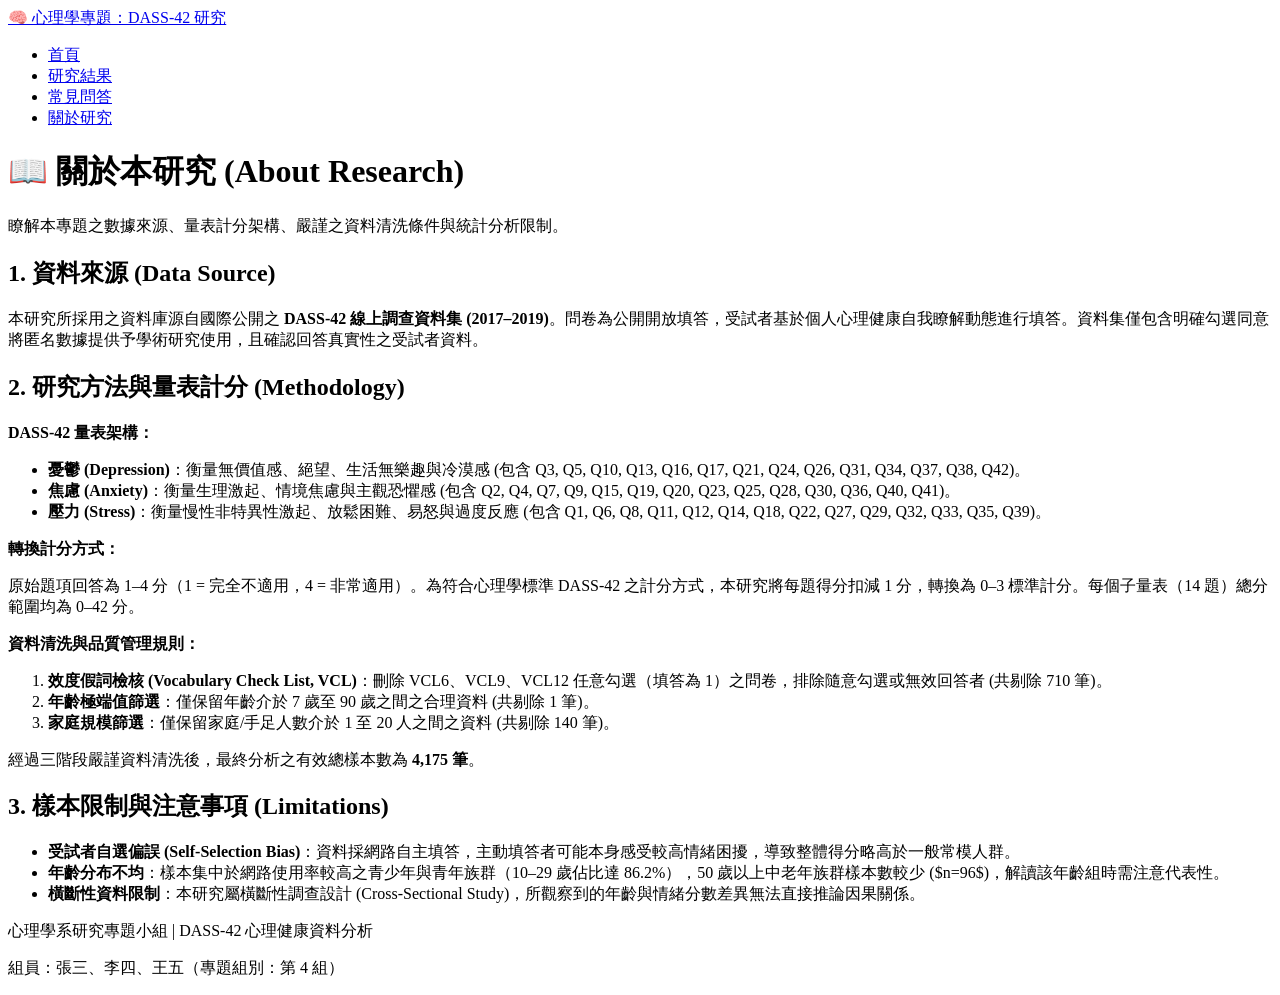
==== about.html @ f9fe6bd6 "Add files via upload" ====
<!DOCTYPE html>
<html lang="zh-TW">
<head>
  <meta charset="UTF-8">
  <meta name="viewport" content="width=device-width, initial-scale=1.0">
  <title>關於研究 | 年齡與憂鬱、焦慮、壓力的關係</title>
  <link rel="stylesheet" href="style.css">
</head>
<body>

  <header>
    <div class="nav-container">
      <a href="index.html" class="logo">
        🧠 心理學專題：DASS-42 研究
      </a>
      <ul class="nav-links">
        <li><a href="index.html" class="nav-link">首頁</a></li>
        <li><a href="results.html" class="nav-link">研究結果</a></li>
        <li><a href="ask.html" class="nav-link">常見問答</a></li>
        <li><a href="about.html" class="nav-link active">關於研究</a></li>
      </ul>
    </div>
  </header>

  <main>
    <div class="page-header">
      <h1>📖 關於本研究 (About Research)</h1>
      <p>瞭解本專題之數據來源、量表計分架構、嚴謹之資料清洗條件與統計分析限制。</p>
    </div>

    <!-- 區塊一：數據來源 -->
    <section class="content-section">
      <h2>1. 資料來源 (Data Source)</h2>
      <p>本研究所採用之資料庫源自國際公開之 <strong>DASS-42 線上調查資料集 (2017–2019)</strong>。問卷為公開開放填答，受試者基於個人心理健康自我瞭解動態進行填答。資料集僅包含明確勾選同意將匿名數據提供予學術研究使用，且確認回答真實性之受試者資料。</p>
    </section>

    <!-- 區塊二：研究方法 -->
    <section class="content-section">
      <h2>2. 研究方法與量表計分 (Methodology)</h2>
      <p><strong>DASS-42 量表架構：</strong></p>
      <ul>
        <li><strong>憂鬱 (Depression)</strong>：衡量無價值感、絕望、生活無樂趣與冷漠感 (包含 Q3, Q5, Q10, Q13, Q16, Q17, Q21, Q24, Q26, Q31, Q34, Q37, Q38, Q42)。</li>
        <li><strong>焦慮 (Anxiety)</strong>：衡量生理激起、情境焦慮與主觀恐懼感 (包含 Q2, Q4, Q7, Q9, Q15, Q19, Q20, Q23, Q25, Q28, Q30, Q36, Q40, Q41)。</li>
        <li><strong>壓力 (Stress)</strong>：衡量慢性非特異性激起、放鬆困難、易怒與過度反應 (包含 Q1, Q6, Q8, Q11, Q12, Q14, Q18, Q22, Q27, Q29, Q32, Q33, Q35, Q39)。</li>
      </ul>

      <p style="margin-top: 1rem;"><strong>轉換計分方式：</strong></p>
      <p>原始題項回答為 1–4 分（1 = 完全不適用，4 = 非常適用）。為符合心理學標準 DASS-42 之計分方式，本研究將每題得分扣減 1 分，轉換為 0–3 標準計分。每個子量表（14 題）總分範圍均為 0–42 分。</p>

      <p style="margin-top: 1rem;"><strong>資料清洗與品質管理規則：</strong></p>
      <ol>
        <li><strong>效度假詞檢核 (Vocabulary Check List, VCL)</strong>：刪除 VCL6、VCL9、VCL12 任意勾選（填答為 1）之問卷，排除隨意勾選或無效回答者 (共剔除 710 筆)。</li>
        <li><strong>年齡極端值篩選</strong>：僅保留年齡介於 7 歲至 90 歲之間之合理資料 (共剔除 1 筆)。</li>
        <li><strong>家庭規模篩選</strong>：僅保留家庭/手足人數介於 1 至 20 人之間之資料 (共剔除 140 筆)。</li>
      </ol>
      <p>經過三階段嚴謹資料清洗後，最終分析之有效總樣本數為 <strong>4,175 筆</strong>。</p>
    </section>

    <!-- 區塊三：樣本限制 -->
    <section class="content-section">
      <h2>3. 樣本限制與注意事項 (Limitations)</h2>
      <ul>
        <li><strong>受試者自選偏誤 (Self-Selection Bias)</strong>：資料採網路自主填答，主動填答者可能本身感受較高情緒困擾，導致整體得分略高於一般常模人群。</li>
        <li><strong>年齡分布不均</strong>：樣本集中於網路使用率較高之青少年與青年族群（10–29 歲佔比達 86.2%），50 歲以上中老年族群樣本數較少 ($n=96$)，解讀該年齡組時需注意代表性。</li>
        <li><strong>橫斷性資料限制</strong>：本研究屬橫斷性調查設計 (Cross-Sectional Study)，所觀察到的年齡與情緒分數差異無法直接推論因果關係。</li>
      </ul>
    </section>
  </main>

  <footer>
    <p>心理學系研究專題小組 | DASS-42 心理健康資料分析</p>
    <p>組員：張三、李四、王五（專題組別：第 4 組）</p>
  </footer>

</body>
</html>
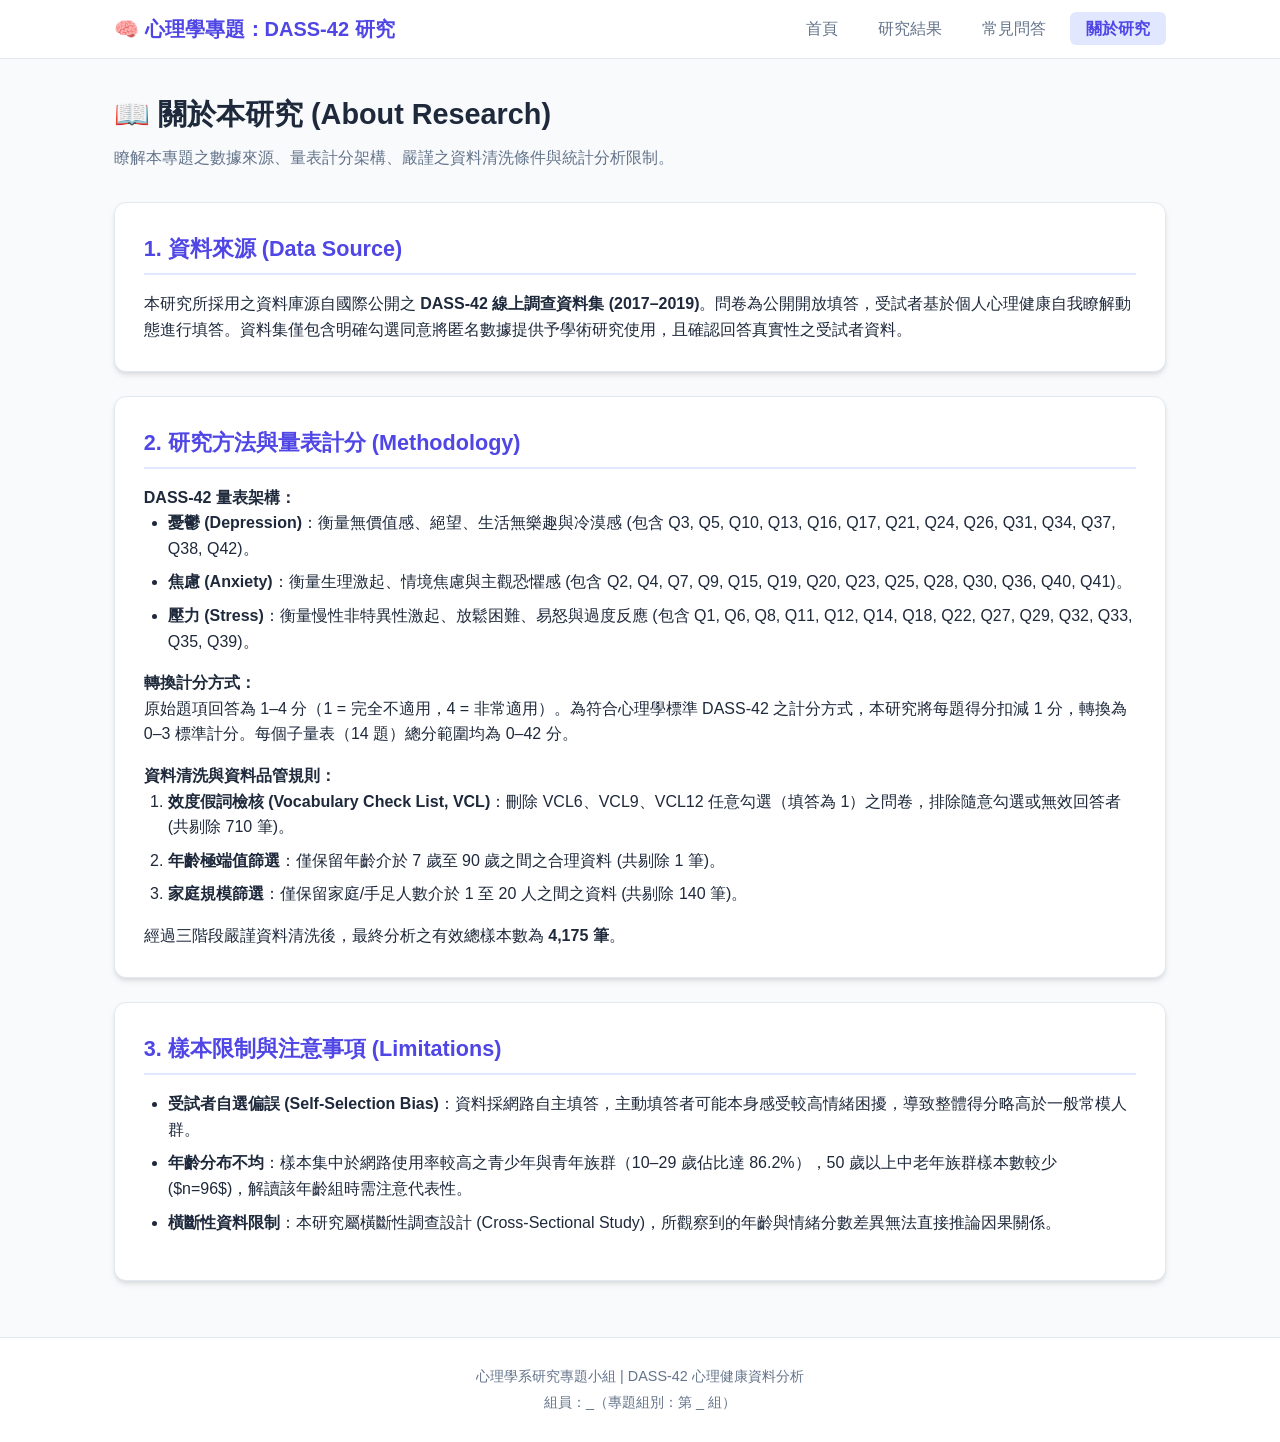
==== commit 285f6638: "Update about.html" ====
--- a/about.html
+++ b/about.html
@@ -28,13 +28,13 @@
       <p>瞭解本專題之數據來源、量表計分架構、嚴謹之資料清洗條件與統計分析限制。</p>
     </div>
 
-    <!-- 區塊一：數據來源 -->
+    <!-- Section 1: Data Source -->
     <section class="content-section">
       <h2>1. 資料來源 (Data Source)</h2>
       <p>本研究所採用之資料庫源自國際公開之 <strong>DASS-42 線上調查資料集 (2017–2019)</strong>。問卷為公開開放填答，受試者基於個人心理健康自我瞭解動態進行填答。資料集僅包含明確勾選同意將匿名數據提供予學術研究使用，且確認回答真實性之受試者資料。</p>
     </section>
 
-    <!-- 區塊二：研究方法 -->
+    <!-- Section 2: Methodology -->
     <section class="content-section">
       <h2>2. 研究方法與量表計分 (Methodology)</h2>
       <p><strong>DASS-42 量表架構：</strong></p>
@@ -47,7 +47,7 @@
       <p style="margin-top: 1rem;"><strong>轉換計分方式：</strong></p>
       <p>原始題項回答為 1–4 分（1 = 完全不適用，4 = 非常適用）。為符合心理學標準 DASS-42 之計分方式，本研究將每題得分扣減 1 分，轉換為 0–3 標準計分。每個子量表（14 題）總分範圍均為 0–42 分。</p>
 
-      <p style="margin-top: 1rem;"><strong>資料清洗與品質管理規則：</strong></p>
+      <p style="margin-top: 1rem;"><strong>資料清洗與資料品管規則：</strong></p>
       <ol>
         <li><strong>效度假詞檢核 (Vocabulary Check List, VCL)</strong>：刪除 VCL6、VCL9、VCL12 任意勾選（填答為 1）之問卷，排除隨意勾選或無效回答者 (共剔除 710 筆)。</li>
         <li><strong>年齡極端值篩選</strong>：僅保留年齡介於 7 歲至 90 歲之間之合理資料 (共剔除 1 筆)。</li>
@@ -56,7 +56,7 @@
       <p>經過三階段嚴謹資料清洗後，最終分析之有效總樣本數為 <strong>4,175 筆</strong>。</p>
     </section>
 
-    <!-- 區塊三：樣本限制 -->
+    <!-- Section 3: Limitations -->
     <section class="content-section">
       <h2>3. 樣本限制與注意事項 (Limitations)</h2>
       <ul>
@@ -69,8 +69,8 @@
 
   <footer>
     <p>心理學系研究專題小組 | DASS-42 心理健康資料分析</p>
-    <p>組員：張三、李四、王五（專題組別：第 4 組）</p>
+    <p>組員：_（專題組別：第 _ 組）</p>
   </footer>
 
 </body>
-</html>+</html>
--- a/style.css
+++ b/style.css
@@ -0,0 +1,400 @@
+/* style.css - 共用樣式表 */
+:root {
+  --primary: #4f46e5;
+  --primary-hover: #4338ca;
+  --primary-light: #e0e7ff;
+  --text-dark: #1e293b;
+  --text-muted: #64748b;
+  --bg-light: #f8fafc;
+  --card-bg: #ffffff;
+  --border-color: #e2e8f0;
+  --shadow: 0 4px 6px -1px rgba(0, 0, 0, 0.1), 0 2px 4px -1px rgba(0, 0, 0, 0.06);
+  --shadow-lg: 0 10px 15px -3px rgba(0, 0, 0, 0.1), 0 4px 6px -2px rgba(0, 0, 0, 0.05);
+}
+
+* {
+  box-sizing: border-box;
+  margin: 0;
+  padding: 0;
+}
+
+body {
+  font-family: -apple-system, BlinkMacSystemFont, "Segoe UI", Roboto, "Helvetica Neue", Arial, "Noto Sans TC", sans-serif;
+  background-color: var(--bg-light);
+  color: var(--text-dark);
+  line-height: 1.6;
+  min-height: 100vh;
+  display: flex;
+  flex-direction: column;
+}
+
+/* 導覽列 Header */
+header {
+  background-color: var(--card-bg);
+  border-bottom: 1px solid var(--border-color);
+  position: sticky;
+  top: 0;
+  z-index: 100;
+}
+
+.nav-container {
+  max-width: 1100px;
+  margin: 0 auto;
+  padding: 0.8rem 1.5rem;
+  display: flex;
+  justify-content: space-between;
+  align-items: center;
+  flex-wrap: wrap;
+  gap: 1rem;
+}
+
+.logo {
+  font-size: 1.25rem;
+  font-weight: 700;
+  color: var(--primary);
+  text-decoration: none;
+  display: flex;
+  align-items: center;
+  gap: 0.5rem;
+}
+
+.nav-links {
+  display: flex;
+  list-style: none;
+  gap: 0.5rem;
+}
+
+.nav-link {
+  text-decoration: none;
+  color: var(--text-muted);
+  font-weight: 500;
+  padding: 0.5rem 1rem;
+  border-radius: 0.375rem;
+  transition: all 0.2s ease;
+}
+
+.nav-link:hover {
+  color: var(--primary);
+  background-color: var(--primary-light);
+}
+
+.nav-link.active {
+  color: var(--primary);
+  background-color: var(--primary-light);
+  font-weight: 700;
+}
+
+/* 主內容區 */
+main {
+  flex: 1;
+  max-width: 1100px;
+  width: 100%;
+  margin: 2rem auto;
+  padding: 0 1.5rem;
+}
+
+/* Hero 橫幅 */
+.hero {
+  background: linear-gradient(135deg, #4f46e5 0%, #3b82f6 100%);
+  color: white;
+  padding: 2.5rem 2rem;
+  border-radius: 1rem;
+  margin-bottom: 2rem;
+  box-shadow: var(--shadow-lg);
+}
+
+.hero h1 {
+  font-size: 2rem;
+  margin-bottom: 0.8rem;
+  line-height: 1.3;
+}
+
+.hero p {
+  font-size: 1.05rem;
+  opacity: 0.95;
+  max-width: 800px;
+}
+
+/* 頁面標題 */
+.page-header {
+  margin-bottom: 2rem;
+}
+
+.page-header h1 {
+  font-size: 1.8rem;
+  color: var(--text-dark);
+  margin-bottom: 0.5rem;
+}
+
+.page-header p {
+  color: var(--text-muted);
+  font-size: 1rem;
+}
+
+/* 卡片與網格 */
+.card-grid {
+  display: grid;
+  grid-template-columns: repeat(auto-fit, minmax(280px, 1fr));
+  gap: 1.5rem;
+  margin-bottom: 2rem;
+}
+
+.card {
+  background: var(--card-bg);
+  border-radius: 0.75rem;
+  padding: 1.5rem;
+  border: 1px solid var(--border-color);
+  box-shadow: var(--shadow);
+  transition: transform 0.2s ease, box-shadow 0.2s ease;
+}
+
+.card:hover {
+  transform: translateY(-2px);
+  box-shadow: var(--shadow-lg);
+}
+
+.metric-card {
+  border-top: 4px solid var(--primary);
+}
+
+.metric-value {
+  font-size: 2.2rem;
+  font-weight: 800;
+  color: var(--primary);
+  margin: 0.4rem 0;
+}
+
+.metric-label {
+  font-size: 0.9rem;
+  font-weight: 600;
+  color: var(--text-muted);
+  text-transform: uppercase;
+  letter-spacing: 0.05em;
+}
+
+.metric-desc {
+  font-size: 0.9rem;
+  color: var(--text-muted);
+  margin-top: 0.4rem;
+}
+
+/* 入口卡片 */
+.entry-card {
+  text-decoration: none;
+  color: inherit;
+  display: flex;
+  flex-direction: column;
+  justify-content: space-between;
+}
+
+.entry-card h3 {
+  font-size: 1.2rem;
+  color: var(--primary);
+  margin-bottom: 0.5rem;
+  display: flex;
+  align-items: center;
+  gap: 0.5rem;
+}
+
+.entry-card p {
+  color: var(--text-muted);
+  font-size: 0.95rem;
+  margin-bottom: 1rem;
+}
+
+.entry-card .cta {
+  font-weight: 600;
+  color: var(--primary);
+  display: inline-flex;
+  align-items: center;
+  gap: 0.25rem;
+}
+
+/* 即將推出區塊 */
+.coming-soon-box {
+  background: var(--card-bg);
+  border: 2px dashed var(--primary-light);
+  border-radius: 1rem;
+  padding: 4rem 2rem;
+  text-align: center;
+  margin: 2rem 0;
+}
+
+.coming-soon-icon {
+  font-size: 3.5rem;
+  margin-bottom: 1rem;
+  display: inline-block;
+}
+
+.coming-soon-box h2 {
+  font-size: 1.8rem;
+  color: var(--text-dark);
+  margin-bottom: 0.8rem;
+}
+
+.coming-soon-box p {
+  color: var(--text-muted);
+  max-width: 500px;
+  margin: 0 auto;
+  font-size: 1.05rem;
+}
+
+/* 控制列 Panel */
+.control-panel {
+  background: var(--card-bg);
+  border-radius: 0.75rem;
+  padding: 1.25rem;
+  border: 1px solid var(--border-color);
+  box-shadow: var(--shadow);
+  margin-bottom: 1.5rem;
+  display: flex;
+  flex-wrap: wrap;
+  gap: 1.5rem;
+  align-items: center;
+  justify-content: space-between;
+}
+
+.control-group {
+  display: flex;
+  align-items: center;
+  gap: 0.8rem;
+  flex-wrap: wrap;
+}
+
+.control-label {
+  font-weight: 600;
+  font-size: 0.95rem;
+  color: var(--text-dark);
+}
+
+.btn-toggle {
+  background: var(--bg-light);
+  border: 1px solid var(--border-color);
+  padding: 0.5rem 1rem;
+  border-radius: 0.375rem;
+  font-weight: 600;
+  cursor: pointer;
+  color: var(--text-muted);
+  transition: all 0.2s;
+}
+
+.btn-toggle.active {
+  background: var(--primary);
+  color: white;
+  border-color: var(--primary);
+}
+
+.checkbox-label, .radio-label {
+  display: inline-flex;
+  align-items: center;
+  gap: 0.4rem;
+  cursor: pointer;
+  font-size: 0.95rem;
+  user-select: none;
+}
+
+/* 圖表容器 */
+.chart-container {
+  background: var(--card-bg);
+  border-radius: 0.75rem;
+  padding: 1.5rem;
+  border: 1px solid var(--border-color);
+  box-shadow: var(--shadow);
+  margin-bottom: 2rem;
+  position: relative;
+  height: 420px;
+}
+
+/* 表格樣式 */
+.table-wrapper {
+  background: var(--card-bg);
+  border-radius: 0.75rem;
+  border: 1px solid var(--border-color);
+  box-shadow: var(--shadow);
+  overflow-x: auto;
+  margin-bottom: 2rem;
+}
+
+table {
+  width: 100%;
+  border-collapse: collapse;
+  text-align: left;
+  font-size: 0.95rem;
+}
+
+th, td {
+  padding: 0.85rem 1rem;
+  border-bottom: 1px solid var(--border-color);
+}
+
+th {
+  background-color: #f1f5f9;
+  font-weight: 700;
+  color: var(--text-dark);
+}
+
+tr:last-child td {
+  border-bottom: none;
+}
+
+tr:hover td {
+  background-color: #f8fafc;
+}
+
+/* 內容區塊 */
+.content-section {
+  background: var(--card-bg);
+  border-radius: 0.75rem;
+  padding: 1.8rem;
+  border: 1px solid var(--border-color);
+  box-shadow: var(--shadow);
+  margin-bottom: 1.5rem;
+}
+
+.content-section h2 {
+  font-size: 1.35rem;
+  color: var(--primary);
+  margin-bottom: 1rem;
+  border-bottom: 2px solid var(--primary-light);
+  padding-bottom: 0.4rem;
+}
+
+.content-section ul, .content-section ol {
+  padding-left: 1.5rem;
+  margin-bottom: 1rem;
+}
+
+.content-section li {
+  margin-bottom: 0.5rem;
+}
+
+/* 備註說明框 */
+.note-box {
+  background-color: #eff6ff;
+  border-left: 4px solid var(--primary);
+  padding: 1.25rem;
+  border-radius: 0.5rem;
+  margin-bottom: 2rem;
+  font-size: 0.95rem;
+}
+
+.note-box h4 {
+  color: var(--primary);
+  margin-bottom: 0.4rem;
+  font-size: 1.05rem;
+}
+
+/* 頁尾 Footer */
+footer {
+  background-color: var(--card-bg);
+  border-top: 1px solid var(--border-color);
+  padding: 1.5rem 0;
+  text-align: center;
+  color: var(--text-muted);
+  font-size: 0.9rem;
+  margin-top: auto;
+}
+
+footer p {
+  margin: 0.2rem 0;
+}
